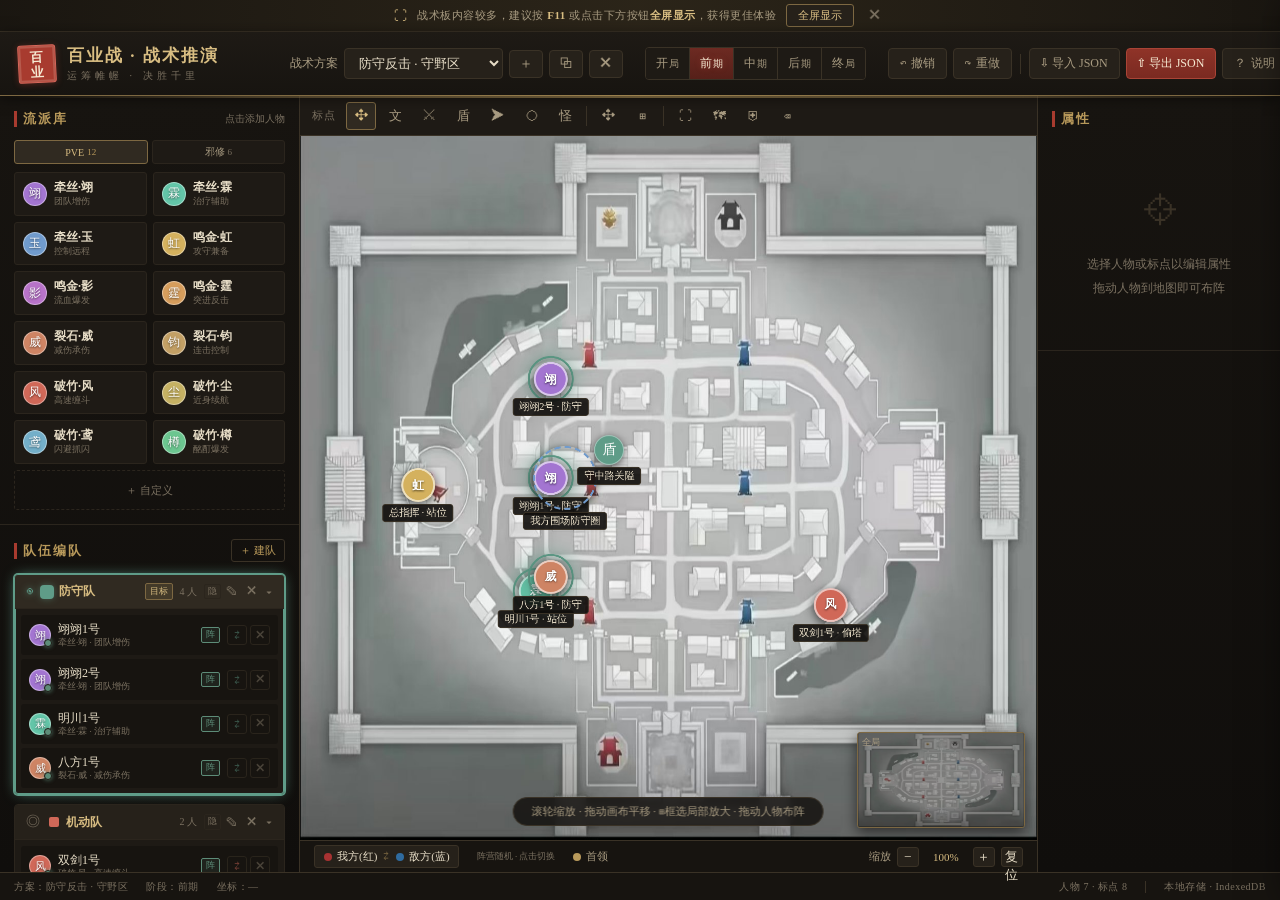
==== web-workbuddy/index.html @ a8f8ccd4 "初始化" ====
<!DOCTYPE html>
<html lang="zh-CN">
<head>
<meta charset="UTF-8">
<meta name="viewport" content="width=device-width, initial-scale=1.0">
<title>百业战 · 战术推演</title>
<link rel="stylesheet" href="style.css">
</head>
<body>
<div class="app" id="app">

  <!-- ===== 顶部全屏提示条 ===== -->
  <div class="fullscreen-tip" id="fullscreenTip">
    <span class="tip-icon">⛶</span>
    <span>战术板内容较多，建议按 <b>F11</b> 或点击下方按钮<b>全屏显示</b>，获得更佳体验</span>
    <button class="fs-btn" id="btnFullscreen" title="进入全屏">全屏显示</button>
    <button class="fs-tip-close" id="fsTipClose" title="关闭提示">✕</button>
  </div>

  <!-- ===== 顶部工具栏 ===== -->
  <header class="topbar">
    <div class="brand">
      <div class="seal">百<br>业</div>
      <div class="brand-text">
        <h1>百业战 · 战术推演</h1>
        <span>运筹帷幄 · 决胜千里</span>
      </div>
    </div>

    <div class="scheme-bar">
      <label>战术方案</label>
      <select id="schemeSelect" aria-label="选择战术方案"></select>
      <button class="btn btn-ghost" id="btnNewScheme" title="新建方案">＋</button>
      <button class="btn btn-ghost" id="btnCopyScheme" title="复制方案">⧉</button>
      <button class="btn btn-ghost danger" id="btnDelScheme" title="删除方案">✕</button>
    </div>

    <div class="stage-tabs" id="stageTabs"><!-- 阶段按钮由 renderStageTabs() 按 STAGE_ORDER 生成 --></div>

    <div class="top-actions">
      <button class="btn" id="btnUndo" title="撤销">↶ <span>撤销</span></button>
      <button class="btn" id="btnRedo" title="重做">↷ <span>重做</span></button>
      <span class="divider"></span>
      <button class="btn" id="btnImport">⇩ <span>导入 JSON</span></button>
      <button class="btn btn-primary" id="btnExport">⇧ <span>导出 JSON</span></button>
      <button class="btn" id="btnHelp" title="使用说明">？ <span>说明</span></button>
      <span class="save-state" id="saveState">● 已保存</span>
    </div>
    <input type="file" id="fileInput" accept="application/json,.json" hidden>
    <input type="file" id="mapFileInput" accept="image/*" hidden>
  </header>

  <!-- ===== 主体三栏 ===== -->
  <main class="workspace">

    <!-- 左侧资源面板 -->
    <aside class="panel panel-left">
      <section class="pblock">
        <div class="pblock-head">
          <h2>流派库</h2>
          <span class="hint">点击添加人物</span>
        </div>
        <div class="school-filter-bar" id="schoolFilterBar"></div>
        <div class="school-grid" id="schoolGrid"></div>
      </section>

      <section class="pblock squads-block">
        <div class="pblock-head">
          <h2>队伍编队</h2>
          <button class="mini-btn" id="btnAddSquad">＋ 建队</button>
        </div>
        <div class="squads" id="squads"></div>
      </section>
    </aside>

    <!-- 中央地图画布 -->
    <section class="map-stage">
      <div class="map-toolbar">
        <span class="tool-title">标点</span>
        <button class="tool active" data-tool="select" title="选择 / 拖动">✥</button>
        <button class="tool" data-tool="text" title="文字标记">文</button>
        <button class="tool" data-tool="attack" title="集火点">⚔</button>
        <button class="tool" data-tool="defend" title="防守点">盾</button>
        <button class="tool" data-tool="route" title="路线箭头">➤</button>
        <button class="tool" data-tool="area" title="责任区">◯</button>
        <button class="tool" data-tool="monster" title="野区怪标点">怪</button>
        <span class="divider"></span>
        <button class="tool" data-tool="pan" title="拖动平移视图">✥</button>
        <button class="tool" data-tool="zoom" title="框选局部放大部署">⊞</button>
        <span class="divider"></span>
        <button class="tool" id="btnFit" title="适应全图">⛶</button>
        <button class="tool" id="btnMapImage" title="更换地图底图">🗺</button>
        <button class="tool" id="btnToggleBuiltin" title="显示/隐藏内置地标">⛨</button>
        <button class="tool" id="btnClearMarks" title="清空当前阶段标点">⌫</button>
      </div>

      <div class="map-viewport" id="mapViewport">
        <div class="map-world" id="mapWorld">
          <div class="map-canvas" id="mapCanvas">
            <!-- 水墨地图底图由 SVG 注入 -->
          </div>
          <div class="mark-layer" id="markLayer"></div>
          <div class="select-rect" id="selectRect" hidden></div>
        </div>
        <div class="hint-bar" id="mapHint">滚轮缩放 · 拖动画布平移 · ⊞框选局部放大 · 拖动人物布阵</div>
        <div class="minimap" id="minimap" title="点击跳转 / 拖动视口框">
          <div class="minimap-view" id="minimapView"></div>
        </div>
      </div>

      <div class="map-legend">
        <button class="side-toggle" id="sideToggle" title="点击切换我方阵营颜色（阵营每局随机）">
          <i class="dot my"></i><span id="legendMy">我方</span>
          <span class="side-swap">⇄</span>
          <i class="dot foe"></i><span id="legendFoe">敌方</span>
        </button>
        <span class="side-hint">阵营随机 · 点击切换</span>
        <span><i class="dot boss"></i>首领</span>
        <span class="zoom">缩放 <button id="zoomOut">−</button> <b id="zoomVal">100%</b> <button id="zoomIn">＋</button> <button id="zoomReset" title="复位">复位</button></span>
      </div>
    </section>

    <!-- 右侧属性面板 -->
    <aside class="panel panel-right">
      <div class="pblock prop-block" id="propPanel">
        <div class="pblock-head"><h2>属性</h2></div>
        <div id="propContent"></div>
      </div>
    </aside>
  </main>

  <!-- ===== 底部状态栏 ===== -->
  <footer class="statusbar">
    <span id="stScheme">方案：—</span>
    <span id="stStage">阶段：前期</span>
    <span id="stCoord">坐标：—</span>
    <span class="grow"></span>
    <span id="stCount">人物 0 · 标点 0</span>
    <span class="status-sep"></span>
    <span id="stStore">本地存储 · IndexedDB</span>
  </footer>
</div>

<!-- 使用说明侧边抽屉 -->
<div class="help-mask" id="helpMask" hidden></div>
<aside class="help-drawer" id="helpDrawer" aria-label="使用说明">
  <div class="help-head">
    <h2>使用说明</h2>
    <button class="help-close" id="helpClose" title="关闭">✕</button>
  </div>
  <div class="help-body">
    <section class="help-sec">
      <h3>① 快速上手</h3>
      <p>默认有<b>防守队 / 机动队 / 指挥组</b>三队。<b>新建方案时会自动带入</b><b>防守队 / 进攻队 / 指挥组</b>三队与 7 名固定人物（翊翊1/2号、明川1号、八方1号、双剑1/2号、总指挥，开局站位已摆好），直接改名/换人即可用。点<b>队伍标头</b>选中它为<b>目标队</b>（高亮显示「目标」角标）后，点左侧<b>流派库</b>的人物即加入该队；再把人物<b>拖到地图</b>或<b>点左侧人物后点地图</b>布阵。在右侧属性面板改名字（如「翊翊1号」）、选流派、定队伍与本阶段意图。</p>
      <p><b>注意</b>：点左侧人物后会进入「<b>待放</b>」状态（卡片虚线闪烁），点一次地图放下后即自动结束，<b>不会重复放置</b>。想换个位置，再点一次该人物重新「待放」再点地图，或直接拖动地图上已有的标记。按 Esc 可取消待放。</p>
      <p>左侧人物头像右下角的<b>绿点</b>和「<b>阵</b>」标记表示该人物<b>本阶段已布阵到地图</b>；未布阵显示「—」。选中人物后，地图上对应的标点会<b>金色脉冲高亮</b>，方便定位。</p>
    </section>
    <section class="help-sec">
      <h3>② 地图标点</h3>
      <p>选中央工具栏的标点工具（文字 / 集火 / 防守 / 箭头 / 区域 / <b>怪</b>），在地图点击落点；拖动可移动，<b>双击标点可取消</b>，选中后可在右侧改名、写备注、改颜色。</p>
      <p><b>箭头</b>支持<b>任意方向</b>：选中箭头后，拖动它<b>末端的金色圆点</b>即可自由旋转（按住 Shift 吸附 15°）；也可在右侧「箭头方向」的方位盘里点八个方向，或用滑杆、键盘 ← → 精确调整。</p>
    </section>
    <section class="help-sec">
      <h3>③ 缩放与局部部署</h3>
      <p><b>滚轮</b>以光标为中心缩放；<b>✥</b> 工具或鼠标中键拖动平移；<b>⊞</b> 工具框选一块区域局部放大，便于精细布点；右下角小地图可点击跳转。⛶ 适应全图。</p>
    </section>
    <section class="help-sec">
      <h3>④ 五个阶段</h3>
      <p>顶部切换<b>开局 / 前期 / 中期 / 后期 / 终局</b>五个阶段，每个阶段的人物站位与标点相互独立，可分别布置一套战术。</p>
    </section>
    <section class="help-sec">
      <h3>⑤ 阵营与底图</h3>
      <p>游戏每局红蓝随机，底部图例的 <b>我方⇄敌方</b> 可点击切换颜色标识。地图工具栏 <b>🗺</b> 可上传新地图截图作底图（游戏改版后换图即可，标点位置不受影响）。</p>
    </section>
    <section class="help-sec">
      <h3>⑥ 流派与队伍自定义</h3>
      <p>流派库分 <b>PVE / 邪修</b> 两类：<b>PVE</b> 为 12 个官方固定流派（含新上线的破竹·樽），<b>邪修</b> 为 6 个 PVP 混搭打法（如双剑、绳镖奶、无名九枪，标「邪修」角标），顶部两个标签可切换。<b>两类都可以</b>点列表底部 <b>＋自定义</b> 新增——新增时可选归入「PVE」还是「邪修」，自建流派带「自建」角标。悬停格子点 <b>✎</b> 可编辑名称、定位、分类与颜色（20 种明亮色）。</p>
      <p>队伍编队：点<b>标头任意处</b>即选中该队伍为「目标」（之后点流派库加人直接进此队），同时会自动展开；点标头右侧 <b>▾/▸ 箭头</b> 单独折叠/展开；标头 <b>✎</b> 改名、<b>✕</b> 删队（<b>队内人物会一并删除</b>，可撤销）。</p>
      <p><b>隐藏队伍</b>：标头左侧的 <b>隐</b> 按钮可把该队从地图上隐藏（只留其他队伍便于对照），隐藏后卡片变暗并显示「已隐藏」、按钮变 <b>显</b>；再点 <b>显</b> 或布阵该队人物时会自动恢复显示。隐藏只影响地图显示，队伍和人物数据都还在。</p>
      <p>人物卡片点 <b>⇄</b> 或在右侧「所属队伍」下拉可改其队伍；卡片上的 <b>✕</b> 可快捷删除该人物（可撤销）。</p>
      <p>配色规则：<b>地图上人物标点的颜色 = 该人物的流派颜色</b>，与左侧卡片头像同色（同流派在地图上同色）；<b>换队伍不会改变</b>标点颜色。流派/队伍的标识颜色提供 <b>20 种明亮色</b>可选。</p>
      <p><b>队伍高亮</b>：在左侧点中某支队伍后，该队<b>所有人物标点会套上队伍色光圈</b>并缓缓呼吸，左侧该队卡片也用同色描边发光——一眼就能看出这支队伍在地图上的位置分布；切到别的队伍，光圈会跟着切换。</p>
    </section>
    <section class="help-sec">
      <h3>⑦ 保存与分享</h3>
      <p>数据<b>自动保存在本机浏览器</b>，刷新不丢。<b>导出 JSON</b> 会把方案、自定义流派、底图和阵营设置一起打包；对方<b>导入 JSON</b> 即可还原整套战术。撤销 / 重做：Ctrl+Z / Ctrl+Y。</p>
    </section>
  </div>
</aside>

<!-- 弹窗容器 -->
<div class="modal-mask" id="modalMask" hidden>
  <div class="modal" id="modal"></div>
</div>
<div class="toast" id="toast"></div>

<script src="map.js"></script>
<script src="app.js"></script>
</body>
</html>
---- web-workbuddy/style.css ----
/* ===== 百业战战术板 · 燕云水墨风格 ===== */
:root{
  --ink-900:#100e0c;      /* 最深玄墨 */
  --ink-800:#171410;
  --ink-700:#1e1a15;
  --ink-600:#26211a;
  --ink-500:#302a21;
  --line:#3a3226;
  --line-soft:#2b251d;
  --gold:#b99a5b;         /* 古铜金 */
  --gold-bright:#d8bd82;
  --gold-dim:#7d6842;
  --cinnabar:#a83b2f;     /* 朱砂 */
  --cinnabar-bright:#c8503f;
  --paper:#e6dcc6;        /* 宣纸米 */
  --paper-dim:#a89b81;
  --paper-faint:#7a7060;
  --jade:#5d8c78;
  --blue:#5b7c96;
  --radius:4px;
  --font-serif:"Noto Serif SC","Source Han Serif CN","Songti SC",serif;
}

*{box-sizing:border-box;margin:0;padding:0}
html,body{height:100%}
body{
  font-family:var(--font-serif);
  background:var(--ink-900);
  color:var(--paper);
  font-size:14px;
  overflow:hidden;
  -webkit-font-smoothing:antialiased;
}
button,select,input,textarea{font-family:inherit;color:inherit}
button{cursor:pointer}
::-webkit-scrollbar{width:8px;height:8px}
::-webkit-scrollbar-thumb{background:var(--line);border-radius:4px}
::-webkit-scrollbar-track{background:transparent}

.app{display:flex;flex-direction:column;height:100vh;height:100dvh;width:100vw;min-width:0;overflow:hidden}

/* ---------- 顶部工具栏 ---------- */
.topbar{
  height:64px;flex:0 0 64px;
  display:flex;align-items:center;gap:22px;
  padding:0 18px;
  background:linear-gradient(180deg,var(--ink-700),var(--ink-800));
  border-bottom:1px solid var(--gold-dim);
  box-shadow:0 2px 12px rgba(0,0,0,.5);
  position:relative;z-index:20;
}
.topbar::after{
  content:"";position:absolute;left:0;right:0;bottom:-3px;height:3px;
  background:linear-gradient(90deg,transparent,var(--gold-dim) 20%,var(--gold) 50%,var(--gold-dim) 80%,transparent);
  opacity:.5;
}
.brand{display:flex;align-items:center;gap:11px;min-width:250px}
.seal{
  width:38px;height:38px;flex:0 0 38px;
  background:var(--cinnabar);color:#f6ead3;
  border:1px solid #d4675a;border-radius:3px;
  font-size:13px;line-height:15px;font-weight:700;text-align:center;
  padding-top:4px;letter-spacing:1px;
  box-shadow:inset 0 0 0 2px rgba(246,234,211,.18),0 1px 6px rgba(168,59,47,.4);
  transform:rotate(-3deg);
}
.brand-text h1{font-size:17px;letter-spacing:2px;color:var(--gold-bright);font-weight:600}
.brand-text span{font-size:10px;color:var(--paper-faint);letter-spacing:4px}

.scheme-bar{display:flex;align-items:center;gap:6px}
.scheme-bar label{font-size:12px;color:var(--paper-dim);white-space:nowrap}
.scheme-bar select{
  background:var(--ink-600);border:1px solid var(--line);border-radius:var(--radius);
  padding:6px 26px 6px 10px;color:var(--paper);font-size:13px;min-width:150px;
  outline:none;
}
.scheme-bar select:focus{border-color:var(--gold-dim)}

.btn{
  background:var(--ink-600);border:1px solid var(--line);border-radius:var(--radius);
  color:var(--paper-dim);padding:6px 11px;font-size:12px;white-space:nowrap;
  transition:.15s;
}
.btn:hover{background:var(--ink-500);color:var(--paper);border-color:var(--gold-dim)}
.btn:active{transform:translateY(1px)}
.btn span{margin-left:2px}
.btn-ghost{padding:6px 9px;font-size:14px;line-height:1}
.btn-ghost.danger:hover{color:var(--cinnabar-bright);border-color:var(--cinnabar)}
.btn-primary{
  background:linear-gradient(180deg,#8f3328,#7a2a21);
  border-color:#a94436;color:#f6ead3;
}
.btn-primary:hover{background:linear-gradient(180deg,#a83b2f,#8f3328);color:#fff;border-color:var(--cinnabar-bright)}
.divider{width:1px;height:20px;background:var(--line);margin:0 2px}

.stage-tabs{display:flex;gap:0;border:1px solid var(--line);border-radius:var(--radius);overflow:hidden;flex:0 0 auto}
.stage-tab{
  background:var(--ink-700);border:0;border-right:1px solid var(--line);
  color:var(--paper-dim);padding:7px 10px;font-size:12px;letter-spacing:.5px;transition:.15s;white-space:nowrap;
}
.stage-tab:last-child{border-right:0}
.stage-tab span{font-size:10px}
.stage-tab:hover{background:var(--ink-600);color:var(--paper)}
.stage-tab.active{background:linear-gradient(180deg,#6d2a22,#562019);color:#f6ead3;text-shadow:0 0 6px rgba(200,80,63,.4)}

.top-actions{display:flex;align-items:center;gap:6px;margin-left:auto}
.save-state{font-size:11px;color:var(--jade);margin-left:6px;white-space:nowrap}
.save-state.saving{color:var(--gold)}

/* ---------- 主体三栏 ---------- */
.workspace{flex:1;display:flex;min-height:0}
.panel{
  background:linear-gradient(180deg,var(--ink-800),var(--ink-900));
  display:flex;flex-direction:column;min-height:0;overflow:hidden;
}
.panel-left{width:clamp(300px,23vw,364px);flex:0 0 clamp(300px,23vw,364px);border-right:1px solid var(--line);min-width:0}
.panel-right{width:clamp(232px,19vw,288px);flex:0 0 clamp(232px,19vw,288px);border-left:1px solid var(--line);min-width:0}

.pblock{padding:14px;border-bottom:1px solid var(--line-soft);min-height:0;overflow:auto;min-width:0}
.pblock-head{display:flex;align-items:center;justify-content:space-between;margin-bottom:12px}
.pblock-head h2{
  font-size:13px;color:var(--gold);letter-spacing:2px;font-weight:600;
  padding-left:9px;position:relative;
}
.pblock-head h2::before{
  content:"";position:absolute;left:0;top:1px;bottom:1px;width:3px;background:var(--cinnabar);
}
.pblock-head .hint{font-size:10px;color:var(--paper-faint)}
.mini-btn{
  background:transparent;border:1px solid var(--line);border-radius:3px;
  color:var(--gold);font-size:11px;padding:3px 8px;
}
.mini-btn:hover{border-color:var(--gold);background:var(--ink-600)}

.squads-block{flex:1;border-bottom:0}

/* 流派库 */
.school-filter-bar{display:flex;gap:4px;margin-bottom:8px;flex-wrap:wrap}
.sch-filter{
  flex:1;min-width:0;display:flex;align-items:center;justify-content:center;gap:3px;
  background:var(--ink-700);border:1px solid var(--line-soft);border-radius:3px;
  color:var(--paper-dim);font-size:10px;padding:4px 2px;cursor:pointer;transition:.15s;
}
.sch-filter:hover{border-color:var(--gold-dim);color:var(--paper)}
.sch-filter.active{border-color:var(--gold-dim);background:var(--ink-500);color:var(--gold-bright)}
.sch-filter i{font-style:normal;font-size:9px;color:var(--paper-faint)}
.sch-filter.active i{color:var(--gold)}
.school-cat{font-size:8px;font-weight:400;padding:0 3px;border-radius:2px;margin-left:3px;vertical-align:middle}
.school-cat.pvp{color:#e0a0bd;border:1px solid #a83b6a;background:rgba(168,59,106,.15)}
.school-cat.custom{color:var(--paper-faint);border:1px solid var(--line);background:transparent}
.school-grid{display:grid;grid-template-columns:repeat(auto-fill,minmax(132px,1fr));gap:6px}
.school-item{
  display:flex;align-items:center;gap:7px;
  background:var(--ink-700);border:1px solid var(--line-soft);border-radius:3px;
  padding:7px 8px;transition:.15s;cursor:pointer;user-select:none;
}
.school-item:hover{border-color:var(--gold-dim);background:var(--ink-600);transform:translateY(-1px)}
.school-glyph{
  width:24px;height:24px;flex:0 0 24px;border-radius:50%;
  display:flex;align-items:center;justify-content:center;
  font-size:12px;color:#fff;border:1px solid rgba(255,255,255,.4);text-shadow:0 1px 2px rgba(0,0,0,.55);
}
.school-meta{display:flex;flex-direction:column;gap:1px;line-height:1.3;min-width:0;flex:1}
.school-meta b{font-size:12px;font-weight:600;color:var(--paper);line-height:1.25;white-space:normal;overflow:hidden;display:-webkit-box;-webkit-line-clamp:2;-webkit-box-orient:vertical;word-break:break-word}
.school-meta small{font-size:9px;color:var(--paper-faint);line-height:1.3;white-space:normal;overflow:hidden;display:-webkit-box;-webkit-line-clamp:2;-webkit-box-orient:vertical;word-break:break-word}
.school-cat{font-size:8px;font-weight:400;padding:0 3px;border-radius:2px;margin-left:0;margin-right:3px;vertical-align:middle}
.school-edit{flex:0 0 auto;font-size:11px;color:var(--paper-faint);padding:2px;border-radius:3px;opacity:0;transition:.15s}
.school-item:hover .school-edit{opacity:1}
.school-edit:hover{color:var(--gold-bright);background:var(--ink-500)}
.school-add{
  display:flex;align-items:center;justify-content:center;gap:4px;
  min-height:40px;grid-column:1/-1;
  background:transparent;border:1px dashed var(--line-soft);border-radius:3px;
  color:var(--paper-faint);font-size:11px;cursor:pointer;transition:.15s;
}
.school-add:hover{border-color:var(--gold-dim);color:var(--gold-bright);background:var(--ink-700)}
.cat-static{font-size:11px;color:var(--paper-faint);padding:6px 9px;border:1px dashed var(--line-soft);border-radius:3px;background:var(--ink-700)}
.field-grid2{display:grid;grid-template-columns:1fr 1fr;gap:10px}
.danger-text{color:var(--cinnabar);border-color:transparent}
.danger-text:hover{color:var(--cinnabar-bright);border-color:var(--cinnabar)}
.modal-actions .grow,.grow{flex:1}

/* 队伍编队 */
.squad{
  --sq-c:var(--gold-dim);
  background:var(--ink-700);border:1px solid var(--line-soft);border-radius:4px;
  margin-bottom:9px;overflow:hidden;transition:.15s;
}
/* 选中队伍：用该队颜色描边 + 外光圈，与地图上同队标点的光圈呼应 */
.squad.target{
  border-color:var(--sq-c);
  box-shadow:0 0 0 1px var(--sq-c),0 0 14px -3px var(--sq-c),inset 0 0 0 1px var(--sq-c);
}
.squad.target .squad-color{box-shadow:0 0 0 2px var(--sq-c),0 0 8px var(--sq-c)}
.squad-head{
  display:flex;align-items:center;gap:7px;padding:8px 9px;
  background:var(--ink-600);border-bottom:1px solid var(--line-soft);cursor:pointer;
}
.squad.target .squad-head{background:var(--ink-500)}
.squad-radio{font-size:14px;color:var(--paper-faint);flex:0 0 auto;pointer-events:none;padding:0 2px;transition:.15s}
.squad-head:hover .squad-radio{color:var(--gold-bright)}
.squad.target .squad-radio{color:var(--sq-c);text-shadow:0 0 7px var(--sq-c)}
.fold-btn{background:transparent;border:0;color:var(--paper-faint);font-size:10px;padding:2px 4px;border-radius:3px;line-height:1;cursor:pointer;transition:.15s}
.fold-btn:hover{color:var(--gold-bright);background:var(--ink-500)}
.squad-color{width:10px;height:10px;border-radius:2px;flex:0 0 10px}
.squad-name{flex:1;font-size:12px;color:var(--gold-bright);font-weight:600;white-space:nowrap;overflow:hidden;text-overflow:ellipsis}
.target-badge{font-size:9px;color:var(--gold-bright);background:rgba(185,154,91,.14);border:1px solid var(--gold-dim);border-radius:2px;padding:1px 4px;flex:0 0 auto}
.squad-count{font-size:10px;color:var(--paper-faint);flex:0 0 auto}
.squad-tools{display:flex;gap:2px;align-items:center}
.squad-tools button{background:transparent;border:0;color:var(--paper-faint);font-size:12px;padding:0 3px}
.squad-tools button:hover{color:var(--gold)}
/* 隐藏队伍：卡片变暗 + 「已隐藏」标记，地图不渲染其标点 */
.squad.is-hidden{opacity:.5}
.squad.is-hidden:hover{opacity:.82}
.squad.is-hidden .squad-head{background:var(--ink-700)}
.hidden-tag{font-size:9px;color:var(--paper-faint);background:rgba(255,255,255,.05);border:1px solid var(--line);border-radius:2px;padding:1px 4px;flex:0 0 auto}
.squad-tools .hide-btn{font-size:9px;line-height:1.3;border:1px solid var(--line-soft);border-radius:2px;padding:1px 3px;color:var(--paper-faint)}
.squad-tools .hide-btn:hover{color:var(--gold-bright);border-color:var(--gold-dim)}
.squad-tools .hide-btn.on{color:var(--gold);border-color:var(--gold-dim);background:rgba(185,154,91,.14)}
.squad-body{padding:6px}
.squad.collapsed .squad-body{display:none}
.fighter{
  display:flex;align-items:center;gap:7px;
  padding:6px 7px;margin-bottom:4px;border-radius:3px;
  background:var(--ink-800);border:1px solid transparent;cursor:grab;transition:.12s;
}
.fighter:last-child{margin-bottom:0}
.fighter:hover{border-color:var(--line)}
.fighter.selected{border-color:var(--gold);background:var(--ink-600)}
.fighter.pending{border-color:var(--gold-bright);background:var(--ink-600);box-shadow:inset 0 0 0 1px var(--gold-dim)}
.pending-tag{font-size:9px;color:var(--gold-bright);border:1px dashed var(--gold);border-radius:2px;padding:1px 4px;line-height:1.3;flex:0 0 auto;animation:pendingBlink 1.2s ease-in-out infinite}
@keyframes pendingBlink{0%,100%{opacity:1}50%{opacity:.45}}
.fighter-avatar{position:relative;width:22px;height:22px;border-radius:50%;flex:0 0 22px;display:flex;align-items:center;justify-content:center;font-size:11px;color:#fff;border:1px solid rgba(255,255,255,.38);text-shadow:0 1px 2px rgba(0,0,0,.55)}
.placed-dot{position:absolute;right:-2px;bottom:-2px;width:8px;height:8px;border-radius:50%;background:var(--jade);border:1.5px solid var(--ink-700);box-shadow:0 0 4px rgba(93,140,120,.8)}
.place-tag{flex:0 0 auto;font-size:9px;padding:1px 4px;border-radius:2px;border:1px solid var(--line);color:var(--paper-faint);line-height:1.3}
.place-tag.on{color:var(--jade);border-color:var(--jade);background:rgba(93,140,120,.12)}
.fighter-info{display:flex;flex-direction:column;line-height:1.25;min-width:0;flex:1}
.fighter-squad-btn{
  flex:0 0 auto;width:20px;height:20px;line-height:1;
  background:transparent;border:1px solid var(--line);border-radius:3px;
  font-size:12px;cursor:pointer;transition:.15s;opacity:.55;
}
.fighter:hover .fighter-squad-btn,.fighter.selected .fighter-squad-btn{opacity:1}
.fighter-squad-btn:hover{border-color:var(--gold-dim);background:var(--ink-500)}
.fighter-btns{display:flex;gap:3px;flex:0 0 auto;align-items:center}
.fighter-del-btn{
  flex:0 0 auto;width:20px;height:20px;line-height:1;
  background:transparent;border:1px solid var(--line);border-radius:3px;
  color:var(--paper-faint);font-size:11px;cursor:pointer;transition:.15s;opacity:.55;
}
.fighter:hover .fighter-del-btn,.fighter.selected .fighter-del-btn{opacity:1}
.fighter-del-btn:hover{border-color:var(--cinnabar);background:rgba(168,59,47,.15);color:#e89287}
.fighter-info b{font-size:12px;color:var(--paper);font-weight:500;white-space:nowrap}
.fighter-info small{font-size:9px;color:var(--paper-faint)}
.empty-squad{font-size:11px;color:var(--paper-faint);padding:8px;text-align:center;border:1px dashed var(--line);border-radius:3px}

/* ---------- 中央地图 ---------- */
.map-stage{flex:1;display:flex;flex-direction:column;min-width:0;background:var(--ink-900);position:relative}
.map-toolbar{
  height:40px;flex:0 0 40px;display:flex;align-items:center;gap:4px;padding:0 12px;
  background:var(--ink-700);border-bottom:1px solid var(--line);
}
.tool-title{font-size:11px;color:var(--paper-faint);margin-right:6px;letter-spacing:1px}
.tool{
  width:30px;height:28px;border:1px solid transparent;border-radius:3px;
  background:transparent;color:var(--paper-dim);font-size:13px;
}
.tool:hover{background:var(--ink-600);color:var(--paper)}
.tool.active{background:var(--ink-500);border-color:var(--gold-dim);color:var(--gold-bright)}

.map-viewport{flex:1;position:relative;overflow:hidden;background:#0c0a08;cursor:default}
.map-viewport.tool-pan{cursor:grab}
.map-viewport.tool-pan.panning{cursor:grabbing}
.map-viewport.tool-zoom{cursor:crosshair}
.map-world{position:absolute;inset:0;transform-origin:0 0;will-change:transform}
.map-canvas{position:absolute;inset:0}
.map-canvas svg{width:100%;height:100%;display:block;user-select:none}
.map-canvas .map-img{width:100%;height:100%;display:block;user-select:none;object-fit:fill}
.mark-layer{position:absolute;inset:0;pointer-events:none}
.select-rect{
  position:absolute;border:1px dashed var(--gold-bright);
  background:rgba(185,154,91,.14);pointer-events:none;z-index:5;
}
.hint-bar{
  position:absolute;left:50%;bottom:14px;transform:translateX(-50%);
  background:rgba(16,14,12,.82);border:1px solid var(--line);border-radius:20px;
  padding:6px 18px;font-size:11px;color:var(--paper-dim);white-space:nowrap;
  backdrop-filter:blur(4px);pointer-events:none;
}

/* 标点 */
.mark{position:absolute;pointer-events:auto;transform:translate(-50%,-50%);cursor:pointer}
.mark-fighter{
  display:flex;flex-direction:column;align-items:center;gap:2px;
}
.marker-token{
  width:34px;height:34px;border-radius:50%;display:flex;align-items:center;justify-content:center;
  font-size:12px;font-weight:600;color:#fff;position:relative;z-index:2;
  border:2px solid rgba(255,255,255,.6);
  text-shadow:0 1px 2px rgba(0,0,0,.6);
  box-shadow:0 2px 10px rgba(0,0,0,.7);
  transition:transform .15s,box-shadow .15s;
}
.marker-halo{display:none;position:absolute;top:17px;left:50%;width:34px;height:34px;transform:translate(-50%,-50%);border-radius:50%;pointer-events:none}
/* 左侧选中队伍 → 该队人物标点的队伍色光圈 */
.team-ring{
  position:absolute;top:17px;left:50%;width:46px;height:46px;border-radius:50%;
  border:2.5px solid var(--ring,var(--gold-dim));pointer-events:none;z-index:1;
  transform:translate(-50%,-50%);
  box-shadow:0 0 16px 5px var(--ring-soft,rgba(185,154,91,.4)),inset 0 0 10px 2px var(--ring-soft,rgba(185,154,91,.32));
  animation:teamRingPulse 2.1s ease-in-out infinite;
}
@keyframes teamRingPulse{
  0%,100%{opacity:.68;transform:translate(-50%,-50%) scale(1)}
  50%{opacity:1;transform:translate(-50%,-50%) scale(1.22)}
}
.mark-fighter.sel{z-index:10}
.mark-fighter.sel .marker-halo{
  display:block;border:2px solid var(--gold-bright);
  box-shadow:0 0 18px 6px rgba(216,189,130,.55);
  animation:selPulse 1.6s ease-out infinite;
}
@keyframes selPulse{
  0%{transform:translate(-50%,-50%) scale(1);opacity:.9}
  70%{transform:translate(-50%,-50%) scale(1.9);opacity:0}
  100%{transform:translate(-50%,-50%) scale(1.9);opacity:0}
}
.marker-token.sel{
  transform:scale(1.15);
  border-color:var(--gold-bright);
  box-shadow:0 0 0 3px var(--gold-bright),0 0 22px 4px rgba(216,189,130,.5),0 2px 12px rgba(0,0,0,.8);
}
.marker-label{
  background:rgba(16,14,12,.9);border:1px solid var(--line);
  padding:1px 6px;border-radius:3px;font-size:10px;color:var(--paper);white-space:nowrap;position:relative;z-index:2;
}
.mark-fighter.sel .marker-label{border-color:var(--gold);color:var(--gold-bright);background:rgba(40,33,20,.95)}
.mark-pin{display:flex;flex-direction:column;align-items:center;gap:2px}
.pin-icon{
  width:30px;height:30px;border-radius:50%;display:flex;align-items:center;justify-content:center;
  font-size:14px;color:#fff;border:1px solid rgba(255,255,255,.4);box-shadow:0 2px 8px rgba(0,0,0,.6);
}
.pin-icon.sel{box-shadow:0 0 0 3px var(--gold),0 2px 8px rgba(0,0,0,.6)}

/* 可任意方向的箭头标点 */
.pin-arrow-box{
  position:relative;width:64px;height:64px;display:flex;align-items:center;justify-content:center;
  cursor:grab;pointer-events:none;   /* 空白处不挡其它标点 */
}
.pin-arrow-box.sel{z-index:5}
.pin-arrow{
  position:absolute;left:50%;top:50%;translate:-50% -50%;
  width:58px;height:22px;transform-origin:50% 50%;
  filter:drop-shadow(0 1px 3px rgba(0,0,0,.7));
  pointer-events:auto;
}
.pin-arrow.rotating{cursor:grabbing}
.pin-arrow-box.rotating{cursor:grabbing}
.pin-arrow .arrow-shaft{
  position:absolute;left:5px;top:50%;transform:translateY(-50%);
  width:36px;height:6px;border-radius:3px;background:var(--pc);
}
.pin-arrow .arrow-head{
  position:absolute;left:36px;top:50%;transform:translateY(-50%);
  width:0;height:0;border-left:18px solid var(--pc);
  border-top:11px solid transparent;border-bottom:11px solid transparent;
}
.pin-arrow-box.sel .pin-arrow{filter:drop-shadow(0 0 6px var(--gold)) drop-shadow(0 1px 3px rgba(0,0,0,.7))}
.pin-arrow .rot-handle{
  position:absolute;left:52px;top:50%;transform:translate(-50%,-50%);
  width:16px;height:16px;border-radius:50%;background:var(--gold-bright);
  border:2px solid #17140f;box-shadow:0 0 9px rgba(216,189,130,.9);
  cursor:grab;opacity:0;pointer-events:none;transition:opacity .15s;
}
.pin-arrow .rot-handle:hover{transform:translate(-50%,-50%) scale(1.25)}
.pin-arrow:hover .rot-handle,.pin-arrow.sel .rot-handle{opacity:1;pointer-events:auto}

/* 方向控制：3×3 方位盘 */
.angle-presets{
  display:grid;grid-template-columns:repeat(3,34px);grid-auto-rows:30px;gap:4px;
  margin-bottom:8px;justify-content:start;
}
.angle-presets button{
  border-radius:3px;border:1px solid var(--line);
  background:var(--ink-600);color:var(--paper-dim);font-size:14px;line-height:1;transition:.12s;
}
.angle-presets button:hover{border-color:var(--gold-dim);color:var(--gold-bright);background:var(--ink-500)}
.angle-presets button.on{background:var(--gold-dim);border-color:var(--gold);color:#fdf6e6;font-weight:600}
.angle-center{
  display:flex;align-items:center;justify-content:center;
  font-size:10px;color:var(--gold-bright);border:1px dashed var(--line);border-radius:3px;
  background:var(--ink-800);
}
.angle-range{width:100%;accent-color:var(--gold);cursor:pointer;margin:0}
.angle-hint{font-size:10px;color:var(--paper-faint);line-height:1.55;margin-top:6px}
#pAngleVal{color:var(--gold-bright);font-size:11px;font-weight:500;margin-left:4px}

/* 小地图导航 */
.minimap{
  position:absolute;right:12px;bottom:12px;width:168px;height:96px;
  background:rgba(20,17,13,.9);border:1px solid var(--gold-dim);border-radius:3px;
  overflow:hidden;cursor:crosshair;box-shadow:0 4px 14px rgba(0,0,0,.6);z-index:8;
}
.minimap svg,.minimap-img{position:absolute;inset:0;width:100%;height:100%;opacity:.62;pointer-events:none;object-fit:fill}
.minimap-view{
  position:absolute;border:2px solid var(--gold-bright);background:rgba(185,154,91,.12);
  box-shadow:0 0 0 1px rgba(0,0,0,.6);pointer-events:none;
}
.minimap-label{position:absolute;left:4px;top:3px;font-size:9px;color:var(--paper-dim);z-index:2;pointer-events:none}

.map-legend{
  height:32px;flex:0 0 32px;display:flex;align-items:center;gap:18px;padding:0 14px;
  background:var(--ink-800);border-top:1px solid var(--line);font-size:11px;color:var(--paper-dim);
}
.map-legend .dot{display:inline-block;width:8px;height:8px;border-radius:50%;margin-right:5px;vertical-align:middle}
.dot.my{background:#a83232}.dot.foe{background:#2f6b9f}.dot.boss{background:var(--gold)}
.side-toggle{
  display:inline-flex;align-items:center;gap:4px;
  background:var(--ink-600);border:1px solid var(--line);border-radius:3px;
  color:var(--paper);font-size:11px;padding:3px 8px;cursor:pointer;transition:.15s;
}
.side-toggle:hover{border-color:var(--gold-dim);background:var(--ink-500)}
.side-toggle .dot{margin:0 1px}
.side-swap{color:var(--gold-dim);font-size:12px;margin:0 2px}
.side-hint{font-size:9px;color:var(--paper-faint)}
.map-legend .zoom{margin-left:auto;display:flex;align-items:center;gap:6px}
.zoom button{width:22px;height:20px;background:var(--ink-600);border:1px solid var(--line);color:var(--paper);border-radius:3px}
.zoom button:hover{border-color:var(--gold)}
.zoom b{min-width:42px;text-align:center;color:var(--gold-bright);font-weight:500}

/* ---------- 右侧属性面板 ---------- */
.prop-empty{text-align:center;color:var(--paper-faint);padding:36px 12px;font-size:12px;line-height:2}
.prop-empty .glyph{font-size:34px;color:var(--line);display:block;margin-bottom:8px}
.field{margin-bottom:13px}
.field-hint{font-size:10px;color:var(--paper-faint);margin-top:6px;line-height:1.4}
.field label{display:block;font-size:11px;color:var(--paper-dim);margin-bottom:5px;letter-spacing:1px}
.field input,.field select,.field textarea{
  width:100%;background:var(--ink-700);border:1px solid var(--line);border-radius:3px;
  padding:7px 9px;font-size:12px;color:var(--paper);outline:none;
}
.field input:focus,.field select:focus,.field textarea:focus{border-color:var(--gold-dim)}
.field textarea{resize:vertical;min-height:56px}
.prop-title{font-size:14px;color:var(--gold-bright);margin-bottom:14px;padding-bottom:9px;border-bottom:1px solid var(--line);letter-spacing:1px}
.prop-badge{display:inline-block;font-size:10px;padding:2px 7px;border-radius:10px;margin-left:6px;color:#fff;text-shadow:0 1px 2px rgba(0,0,0,.5)}
.prop-actions{display:flex;gap:8px;margin-top:16px}
.prop-actions .btn{flex:1}
.color-row{display:grid;grid-template-columns:repeat(10,1fr);gap:6px}
.color-opt{width:100%;height:26px;border-radius:3px;cursor:pointer;border:2px solid transparent;transition:.12s}
.color-opt:hover{transform:scale(1.12)}
.color-opt.sel{border-color:#fff;transform:scale(1.12);box-shadow:0 0 0 2px rgba(0,0,0,.5)}
.intent-grid{display:grid;grid-template-columns:1fr 1fr;gap:5px}
.intent-btn{
  background:var(--ink-700);border:1px solid var(--line);border-radius:3px;
  padding:6px;font-size:11px;color:var(--paper-dim);
}
.intent-btn:hover{border-color:var(--gold-dim);color:var(--paper)}
.intent-btn.sel{background:var(--ink-500);border-color:var(--gold);color:var(--gold-bright)}

/* ---------- 底部状态栏 ---------- */
.statusbar{
  height:28px;flex:0 0 28px;display:flex;align-items:center;gap:18px;padding:0 14px;
  background:var(--ink-800);border-top:1px solid var(--line);
  font-size:10px;color:var(--paper-faint);letter-spacing:.5px;
}
.statusbar .grow{flex:1}
.status-sep{width:1px;height:12px;background:var(--line)}

/* ---------- 弹窗 / 提示 ---------- */
/* 使用说明侧边抽屉 */
.help-mask{position:fixed;inset:0;background:rgba(8,7,6,.5);z-index:110}
.help-mask[hidden]{display:none}
.help-drawer{
  position:fixed;top:0;right:0;bottom:0;width:390px;max-width:90vw;z-index:111;
  background:linear-gradient(180deg,var(--ink-800),var(--ink-900));
  border-left:1px solid var(--gold-dim);box-shadow:-8px 0 40px rgba(0,0,0,.7);
  transform:translateX(105%);transition:transform .28s cubic-bezier(.22,.61,.36,1);
  display:flex;flex-direction:column;
}
.help-drawer.open{transform:translateX(0)}
.help-head{
  display:flex;align-items:center;justify-content:space-between;
  padding:16px 20px;border-bottom:1px solid var(--line);
}
.help-head h2{margin:0;font-size:17px;color:var(--gold-bright);letter-spacing:3px;font-weight:600}
.help-close{
  background:none;border:1px solid var(--line);color:var(--paper-dim);
  width:28px;height:28px;border-radius:3px;cursor:pointer;font-size:14px;transition:.15s;
}
.help-close:hover{border-color:var(--gold);color:var(--gold-bright)}
.help-body{overflow-y:auto;padding:8px 20px 28px}
.help-body::-webkit-scrollbar{width:6px}
.help-body::-webkit-scrollbar-thumb{background:var(--line);border-radius:3px}
.help-sec{padding:14px 0;border-bottom:1px dashed var(--line-soft)}
.help-sec:last-child{border-bottom:none}
.help-sec h3{margin:0 0 7px;font-size:13px;color:var(--gold);letter-spacing:1px;font-weight:600}
.help-sec p{margin:0;font-size:12px;line-height:1.85;color:var(--paper-dim)}
.help-sec b{color:var(--paper);font-weight:600}

.modal-mask{position:fixed;inset:0;background:rgba(8,7,6,.78);display:flex;align-items:center;justify-content:center;z-index:100;backdrop-filter:blur(3px)}
.modal-mask[hidden]{display:none}
.modal{
  background:linear-gradient(180deg,var(--ink-700),var(--ink-800));
  border:1px solid var(--gold-dim);border-radius:5px;padding:24px;
  min-width:380px;max-width:520px;box-shadow:0 18px 50px rgba(0,0,0,.7);
}
.modal h3{font-size:16px;color:var(--gold-bright);margin-bottom:16px;letter-spacing:2px;text-align:center}
.modal .field{margin-bottom:14px}
.modal-actions{display:flex;gap:10px;justify-content:flex-end;margin-top:20px}
.modal-actions .btn{min-width:88px;text-align:center}
.squad-pick-list{display:flex;flex-direction:column;gap:7px}
.squad-pick{
  display:flex;align-items:center;gap:9px;width:100%;
  background:var(--ink-700);border:1px solid var(--line-soft);border-radius:4px;
  padding:10px 12px;cursor:pointer;color:var(--paper);text-align:left;transition:.15s;
}
.squad-pick:hover{border-color:var(--gold-dim);background:var(--ink-600)}
.squad-pick.sel{border-color:var(--gold);background:var(--ink-600)}
.squad-pick b{font-size:13px;font-weight:600;flex:1}
.squad-pick small{font-size:10px;color:var(--paper-faint)}
.squad-pick .pick-check{color:var(--gold-bright);font-size:13px}
.toast{
  position:fixed;top:76px;left:50%;transform:translateX(-50%) translateY(-16px);
  background:var(--ink-600);border:1px solid var(--gold-dim);border-radius:4px;
  padding:9px 22px;color:var(--gold-bright);font-size:13px;
  opacity:0;pointer-events:none;transition:.25s;z-index:200;box-shadow:0 6px 20px rgba(0,0,0,.6);
}
.toast.show{opacity:1;transform:translateX(-50%) translateY(0)}
.toast.error{border-color:var(--cinnabar);color:#e89287}

/* ---------- 顶部全屏提示条 ---------- */
.fullscreen-tip{
  flex:0 0 auto;display:flex;align-items:center;justify-content:center;gap:10px;
  min-height:30px;padding:4px 14px;
  background:linear-gradient(90deg,rgba(185,154,91,.06),rgba(185,154,91,.16),rgba(185,154,91,.06));
  border-bottom:1px solid var(--line);
  font-size:11px;color:var(--paper-dim);letter-spacing:.5px;
}
.fullscreen-tip .tip-icon{color:var(--gold-bright);font-size:13px}
.fullscreen-tip b{color:var(--gold-bright);font-weight:600}
.fs-btn{
  background:var(--ink-600);border:1px solid var(--gold-dim);border-radius:3px;
  color:var(--gold-bright);font-size:11px;padding:3px 11px;white-space:nowrap;transition:.15s;
}
.fs-btn:hover{background:var(--ink-500);border-color:var(--gold);color:#fff}
.fs-tip-close{
  background:none;border:0;color:var(--paper-faint);font-size:14px;line-height:1;
  padding:0 4px;cursor:pointer;transition:.15s;
}
.fs-tip-close:hover{color:var(--paper)}
.fullscreen-tip[hidden]{display:none}

/* ---------- 响应式自适应 ---------- */
@media (max-width:1200px){
  .topbar{gap:12px;padding:0 12px}
  .brand{min-width:auto}
  .brand-text span{display:none}
  .top-actions .btn span{display:none}
  .top-actions .btn{padding:6px 8px}
  .save-state{display:none}
  .map-legend{gap:10px}
}
@media (max-width:900px){
  .topbar{gap:8px;padding:0 8px}
  .brand-text h1{font-size:14px;letter-spacing:1px}
  .seal{width:32px;height:32px;flex-basis:32px;font-size:11px}
  .scheme-bar label{display:none}
  .scheme-bar select{min-width:110px;font-size:12px}
  .stage-tab{padding:7px 10px}
  .panel-left{width:262px;flex-basis:262px}
  .panel-right{width:210px;flex-basis:210px}
  .pblock{padding:10px}
  .statusbar{gap:8px;font-size:9px}
  #stCoord,.status-sep{display:none}
  .side-hint{display:none}
}
@media (max-width:680px){
  .brand-text{display:none}
  .panel-right{display:none}
  .map-legend .zoom button#zoomReset{display:none}
}
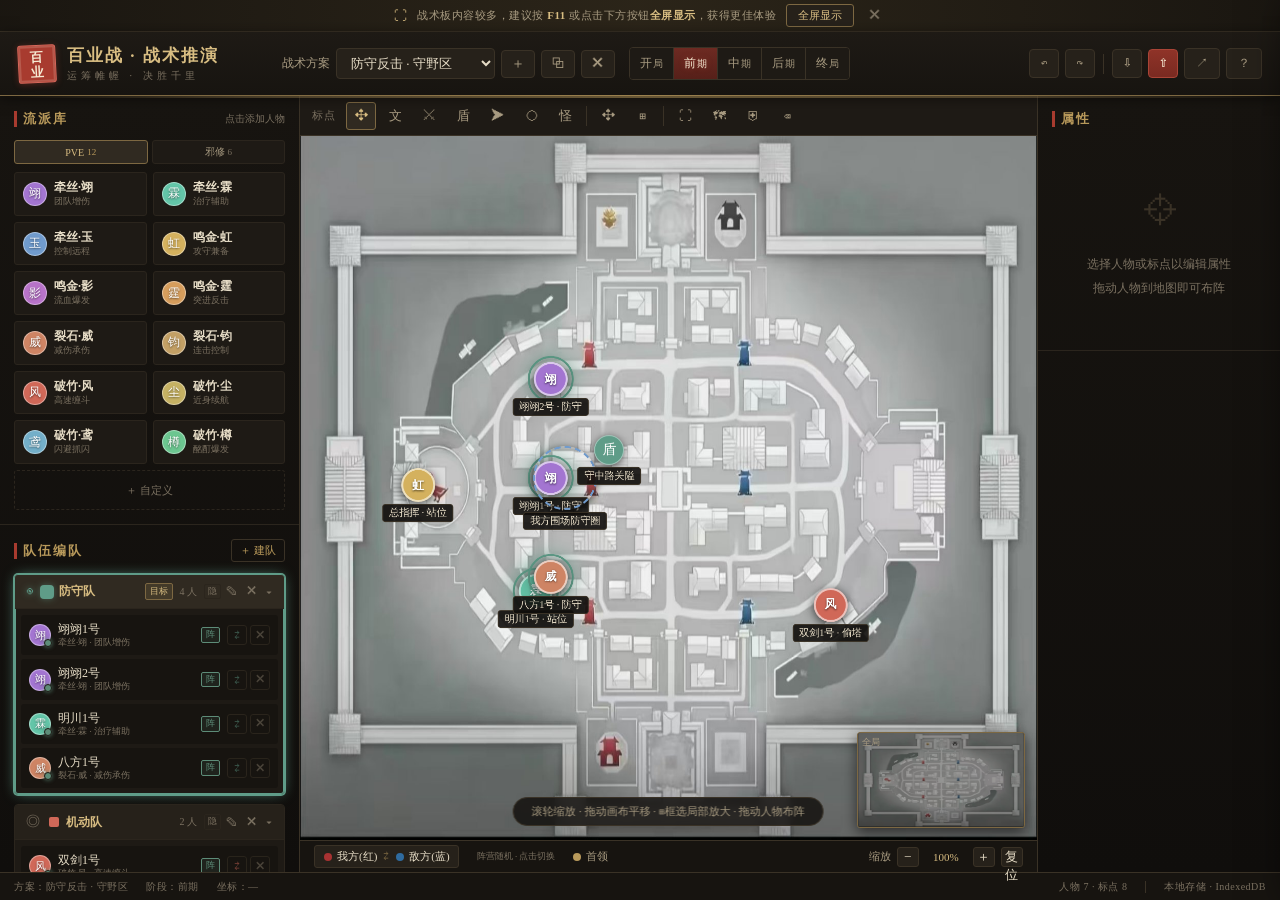
==== commit 91bd374f: "添加分享" ====
--- a/web-workbuddy/index.html
+++ b/web-workbuddy/index.html
@@ -43,6 +43,7 @@
       <span class="divider"></span>
       <button class="btn" id="btnImport">⇩ <span>导入 JSON</span></button>
       <button class="btn btn-primary" id="btnExport">⇧ <span>导出 JSON</span></button>
+      <button class="btn" id="btnShare" title="把当前方案打包成链接或文件，发给队友">↗ <span>分享</span></button>
       <button class="btn" id="btnHelp" title="使用说明">？ <span>说明</span></button>
       <span class="save-state" id="saveState">● 已保存</span>
     </div>
@@ -182,8 +183,12 @@
       <p><b>队伍高亮</b>：在左侧点中某支队伍后，该队<b>所有人物标点会套上队伍色光圈</b>并缓缓呼吸，左侧该队卡片也用同色描边发光——一眼就能看出这支队伍在地图上的位置分布；切到别的队伍，光圈会跟着切换。</p>
     </section>
     <section class="help-sec">
-      <h3>⑦ 保存与分享</h3>
-      <p>数据<b>自动保存在本机浏览器</b>，刷新不丢。<b>导出 JSON</b> 会把方案、自定义流派、底图和阵营设置一起打包；对方<b>导入 JSON</b> 即可还原整套战术。撤销 / 重做：Ctrl+Z / Ctrl+Y。</p>
+      <h3>⑦ 保存、分享与协作</h3>
+      <p>数据<b>自动保存在本机浏览器</b>，刷新不丢。撤销 / 重做：Ctrl+Z / Ctrl+Y。</p>
+      <p><b>分享</b>：顶栏 <b>↗ 分享</b> 把当前方案连同流派库打包，给你一条<b>链接</b>和一个<b>文件</b>。对方点链接，或从顶栏 <b>导入</b> 里选「从文件导入 / 从链接导入」即可收到。<b>注意</b>：用本地文件打开时，链接只在你这台电脑有效，发给队友请用「下载分享文件」。</p>
+      <p><b>合并</b>：如果对方本机已有同源的方案，导入时会问「合并到本机，还是存副本」。<b>合并</b>会把两边新增的<b>队伍 / 人物 / 标点 / 自建流派</b>并到一起；同一个对象两边都改过时<b>以本机为准</b>（想看对方版本就选「存副本」对比）。合并不会删除任何东西。</p>
+      <p><b>多窗口实时同步</b>：同一浏览器里开两个战术板窗口，一边改，另一边会在半秒内自动跟着变（不联网，适合一台机器投屏 + 另一窗口操作）。</p>
+      <p><b>注意</b>：本工具是离线单文件、没有服务器，所以<b>不能跨设备实时同屏编辑</b>；多人协作靠「分享 → 各自改 → 合并」这条链路。</p>
     </section>
   </div>
 </aside>
--- a/web-workbuddy/style.css
+++ b/web-workbuddy/style.css
@@ -507,6 +507,42 @@
 .modal .field{margin-bottom:14px}
 .modal-actions{display:flex;gap:10px;justify-content:flex-end;margin-top:20px}
 .modal-actions .btn{min-width:88px;text-align:center}
+
+/* 分享弹窗 */
+.modal.wide{min-width:420px;max-width:660px}
+.share-lead{font-size:12px;line-height:1.75;color:var(--paper-dim);margin-bottom:16px}
+.share-lead b{color:var(--gold-bright);font-weight:500}
+.share-row{display:flex;gap:8px;align-items:stretch}
+.share-row input{
+  flex:1;min-width:0;background:var(--ink-800);border:1px solid var(--line);border-radius:3px;
+  padding:8px 10px;font-size:12px;color:var(--paper-dim);outline:none;
+  font-family:ui-monospace,Consolas,monospace;text-overflow:ellipsis;
+}
+.share-row input:focus{border-color:var(--gold-dim);color:var(--paper)}
+.share-row .btn{flex:0 0 auto;padding:6px 14px}
+.share-hint{font-size:11px;line-height:1.65;color:var(--paper-faint);margin-top:7px}
+.share-hint .warn{color:#d9a45e}
+.share-actions{display:flex;gap:10px;justify-content:flex-end;margin-top:18px;align-items:center}
+.share-actions .spacer{flex:1}
+.share-actions .btn{min-width:96px;text-align:center}
+/* 本地文件打开时的提醒块 */
+.share-notice{
+  border-left:2px solid var(--cinnabar);border-radius:0 3px 3px 0;
+  background:rgba(168,59,47,.1);
+  padding:9px 12px;margin-bottom:15px;
+  font-size:11.5px;line-height:1.75;color:#dcb08a;
+}
+.share-notice b{color:#f0c79a;font-weight:500}
+/* 导入方式选择 */
+.import-choices{display:flex;flex-direction:column;gap:9px}
+.import-choice{
+  display:flex;flex-direction:column;gap:3px;text-align:left;
+  background:var(--ink-700);border:1px solid var(--line-soft);border-radius:4px;
+  padding:12px 14px;color:var(--paper);cursor:pointer;transition:.15s;
+}
+.import-choice:hover{border-color:var(--gold-dim);background:var(--ink-600)}
+.import-choice b{font-size:13px;font-weight:500;color:var(--gold-bright)}
+.import-choice small{font-size:11px;color:var(--paper-faint)}
 .squad-pick-list{display:flex;flex-direction:column;gap:7px}
 .squad-pick{
   display:flex;align-items:center;gap:9px;width:100%;
@@ -550,6 +586,12 @@
 .fullscreen-tip[hidden]{display:none}
 
 /* ---------- 响应式自适应 ---------- */
+@media (max-width:1400px){
+  /* 多了一个「分享」按钮，窄一点的屏先把按钮文字和保存状态收起来，避免顶栏溢出 */
+  .topbar{gap:14px}
+  .top-actions .btn span{display:none}
+  .save-state{display:none}
+}
 @media (max-width:1200px){
   .topbar{gap:12px;padding:0 12px}
   .brand{min-width:auto}
